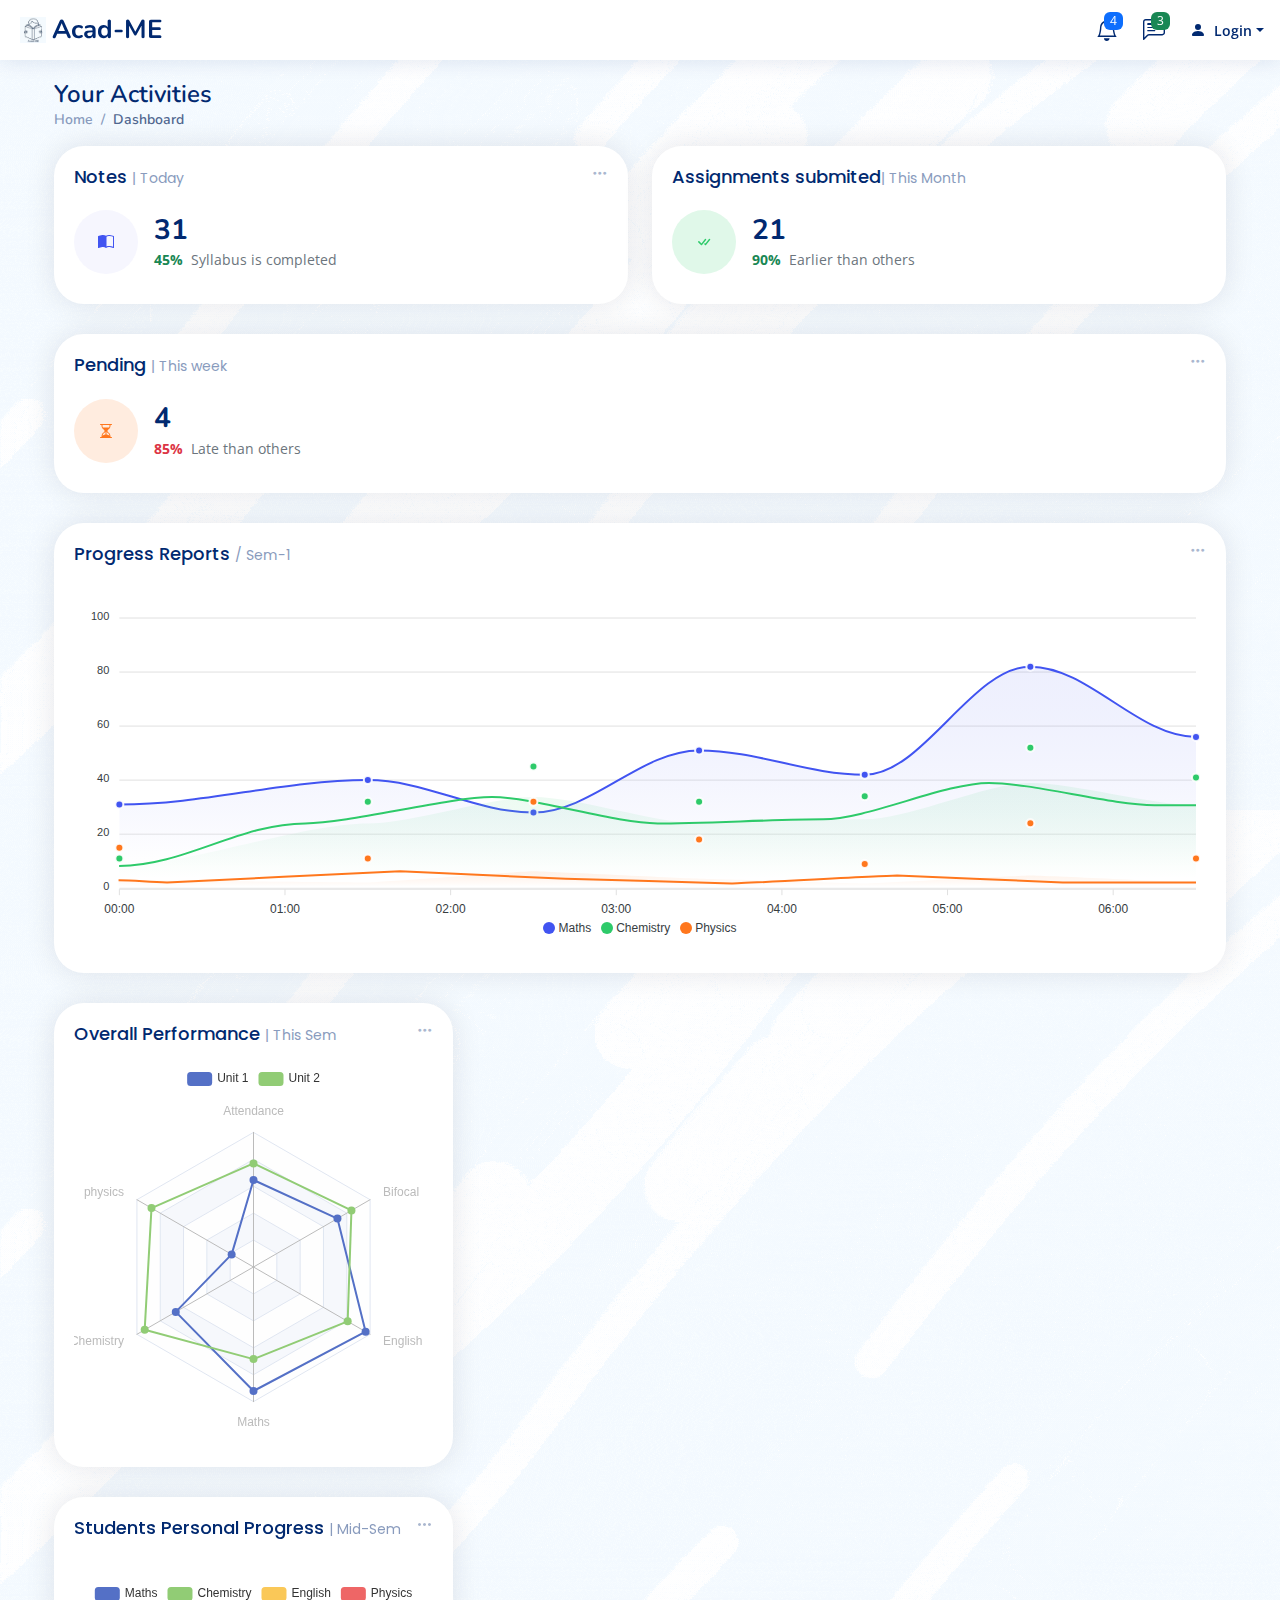
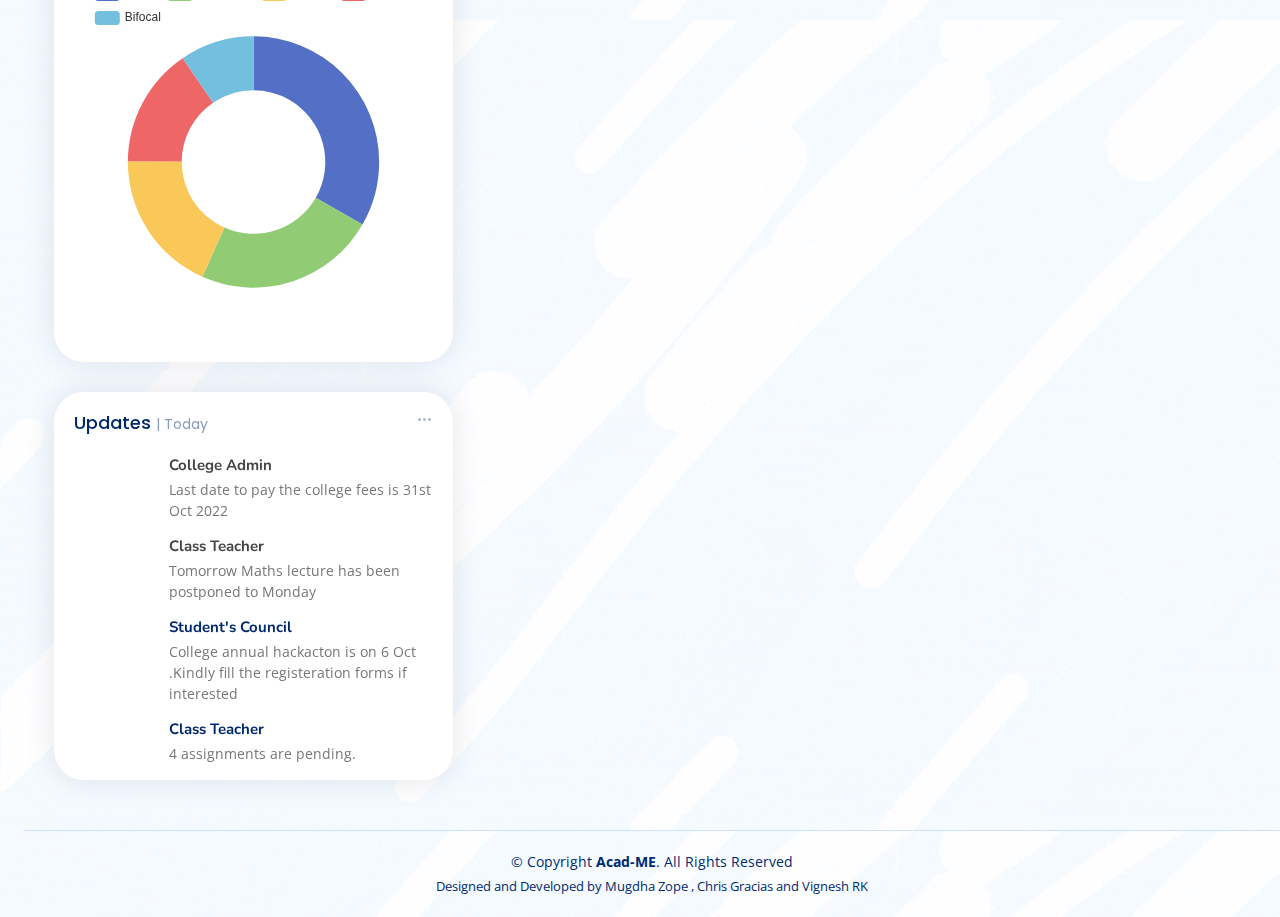
==== NiceAdmin/index.html @ ef739f5e "initial commit" ====
<!DOCTYPE html>
<html lang="en">

<head>
  <meta charset="utf-8">
  <meta content="width=device-width, initial-scale=1.0" name="viewport">

  <title>Dashboard </title>
  <meta content="" name="description">
  <meta content="" name="keywords">

  <!-- Favicons -->
  <link href="/FlexStart/ACAD-Me.png" rel="icon">
  <link href="assets/img/apple-touch-icon.png" rel="apple-touch-icon">

  <!-- Google Fonts -->
  <link href="https://fonts.gstatic.com" rel="preconnect">
  <link href="https://fonts.googleapis.com/css?family=Open+Sans:300,300i,400,400i,600,600i,700,700i|Nunito:300,300i,400,400i,600,600i,700,700i|Poppins:300,300i,400,400i,500,500i,600,600i,700,700i" rel="stylesheet">

  <!-- Vendor CSS Files -->
  <link href="assets/vendor/bootstrap/css/bootstrap.min.css" rel="stylesheet">
  <link href="assets/vendor/bootstrap-icons/bootstrap-icons.css" rel="stylesheet">
  <link href="assets/vendor/boxicons/css/boxicons.min.css" rel="stylesheet">
  <link href="assets/vendor/quill/quill.snow.css" rel="stylesheet">
  <link href="assets/vendor/quill/quill.bubble.css" rel="stylesheet">
  <link href="assets/vendor/remixicon/remixicon.css" rel="stylesheet">
  <link href="assets/vendor/simple-datatables/style.css" rel="stylesheet">

  <!-- Template Main CSS File -->
  <link href="assets/css/style.css" rel="stylesheet">

  <!-- =======================================================
  * Template Name: NiceAdmin - v2.4.0
  * Template URL: https://bootstrapmade.com/nice-admin-bootstrap-admin-html-template/
  * Author: BootstrapMade.com
  * License: https://bootstrapmade.com/license/
  ======================================================== -->
</head>

<body>

  <!-- ======= Header ======= -->
  <header id="header" class="header fixed-top d-flex align-items-center">

    <div class="d-flex align-items-center justify-content-between">
      <a href="index.html" class="logo d-flex align-items-center">
        <!-- <img src="assets/img/logo.png" alt=""> -->
         <img src="/FlexStart/ACAD-Me.png" alt=" ">
        <span class="d-none d-lg-block">Acad-ME</span>
      </a>
      <!-- <i class="bi bi-list toggle-sidebar-btn"></i> -->
    </div><!-- End Logo -->

    <div class="search-bar">
      <form class="search-form d-flex align-items-center" method="POST" action="#">
        <!-- <input type="text" name="query" placeholder="Search" title="Enter search keyword"> -->
        <!-- <button type="submit" title="Search"><i class="bi bi-search"></i></button> -->
      </form>
    </div><!-- End Search Bar -->

    <nav class="header-nav ms-auto">
      <ul class="d-flex align-items-center">

        <li class="nav-item d-block d-lg-none">
          <a class="nav-link nav-icon search-bar-toggle " href="#">
            <i class="bi bi-search"></i>
          </a>
        </li><!-- End Search Icon-->

        <li class="nav-item dropdown">

          <a class="nav-link nav-icon" href="#" data-bs-toggle="dropdown">
            <i class="bi bi-bell"></i>
            <span class="badge bg-primary badge-number">4</span>
          </a><!-- End Notification Icon -->

          <ul class="dropdown-menu dropdown-menu-end dropdown-menu-arrow notifications">
            <li class="dropdown-header">
              You have 4 new notifications
              <a href="#"><span class="badge rounded-pill bg-primary p-2 ms-2">View all</span></a>
            </li>
            <li>
              <hr class="dropdown-divider">
            </li>

            <li class="notification-item">
              <i class="bi bi-exclamation-circle text-warning"></i>
              <div>
                <h4>Deadline </h4>
                <p>Complete the work before the deadline</p>
                <p>30 min. ago</p>
              </div>
            </li>

            <li>
              <hr class="dropdown-divider">
            </li>

            <li class="notification-item"> 
              <i class="bi bi-x-circle text-danger"></i>
              <div>
                <h4>Rejected Work</h4>
                <p>Your work has been Rejected </p>
                <p>2 hrs. ago</p>
              </div>
            </li>

            <li>
              <hr class="dropdown-divider">
            </li>

            <li class="notification-item">
              <i class="bi bi-check-circle text-success"></i>
              <div>
                <h4>Assignments Submitted</h4>
                <p>Your work has been received </p>
                <p>2 hrs. ago</p>
              </div>
            </li>

            <li>
              <hr class="dropdown-divider">
            </li>

            <li class="notification-item">
              <i class="bi bi-info-circle text-primary"></i>
              <div>
                <h4>Information</h4>
                <p>Update your profile</p>
                <p>4 hrs. ago</p>
              </div>
            </li>

            <li>
              <hr class="dropdown-divider">
            </li>
            <li class="dropdown-footer">
              <a href="#">Show all notifications</a>
            </li>

          </ul><!-- End Notification Dropdown Items -->

        </li><!-- End Notification Nav -->

        <li class="nav-item dropdown">

          <a class="nav-link nav-icon" href="#" data-bs-toggle="dropdown">
            <i class="bi bi-chat-left-text"></i>
            <span class="badge bg-success badge-number">3</span>
          </a><!-- End Messages Icon -->

          <ul class="dropdown-menu dropdown-menu-end dropdown-menu-arrow messages">
            <li class="dropdown-header">
              You have 3 new messages
              <a href="#"><span class="badge rounded-pill bg-primary p-2 ms-2">View all</span></a>
            </li>
            <li>
              <hr class="dropdown-divider">
            </li>

            <li class="message-item">
              <a href="#">
                <!-- <img src="assets/img/messages-1.jpg" alt="" class="rounded-circle"> -->
                <svg xmlns="http://www.w3.org/2000/svg" width="16" height="16" fill="currentColor" class="bi bi-person-fill" viewBox="0 0 16 16">
                  <path d="M3 14s-1 0-1-1 1-4 6-4 6 3 6 4-1 1-1 1H3zm5-6a3 3 0 1 0 0-6 3 3 0 0 0 0 6z"/>
                </svg>
                <div>
                  <h4>Pradeep Sir</h4>
                  <p>Tomorrow's Maths tutorial has been cancelled</p>
                  <p>4 hrs. ago</p>
                </div>
              </a>
            </li>
            <li>
              <hr class="dropdown-divider">
            </li>

            <li class="message-item">
              <a href="#">
                <svg xmlns="http://www.w3.org/2000/svg" width="16" height="16" fill="currentColor" class="bi bi-person-fill" viewBox="0 0 16 16">
                  <path d="M3 14s-1 0-1-1 1-4 6-4 6 3 6 4-1 1-1 1H3zm5-6a3 3 0 1 0 0-6 3 3 0 0 0 0 6z"/>
                </svg>
                <!-- <img src="assets/img/messages-2.jpg" alt="" class="rounded-circle"> -->
                <div>
                  <h4>Heena Maam</h4>
                  <p>Your attendance is less than 75%</p>
                  <p>6 hrs. ago</p>
                </div>
              </a>
            </li>
            <li>
              <hr class="dropdown-divider">
            </li>

            <li class="message-item">
              <a href="#">
                <!-- <img src="assets/img/messages-3.jpg" alt="" class="rounded-circle"> -->
                <svg xmlns="http://www.w3.org/2000/svg" width="16" height="16" fill="currentColor" class="bi bi-person-fill" viewBox="0 0 16 16">
                  <path d="M3 14s-1 0-1-1 1-4 6-4 6 3 6 4-1 1-1 1H3zm5-6a3 3 0 1 0 0-6 3 3 0 0 0 0 6z"/>
                </svg>
                <div>
                  <h4>Joseph Sir</h4>
                  <p>Question bank will not be provided for English SEM END </p>
                  <p>8 hrs. ago</p>
                </div>
              </a>
            </li>
            <li>
              <hr class="dropdown-divider">
            </li>

            <li class="dropdown-footer">
              <a href="#">Show all messages</a>
            </li>

          </ul><!-- End Messages Dropdown Items -->

        </li><!-- End Messages Nav -->

        <li class="nav-item dropdown pe-3">

          <a class="nav-link nav-profile d-flex align-items-center pe-0" href="#" data-bs-toggle="dropdown">
            <svg xmlns="http://www.w3.org/2000/svg" width="16" height="16" fill="currentColor" class="bi bi-person-fill" viewBox="0 0 16 16">
              <path d="M3 14s-1 0-1-1 1-4 6-4 6 3 6 4-1 1-1 1H3zm5-6a3 3 0 1 0 0-6 3 3 0 0 0 0 6z"/>
            </svg>
           
            <span class="d-none d-md-block dropdown-toggle ps-2">Login</span>
          </a><!-- End Profile Iamge Icon -->

          <ul class="dropdown-menu dropdown-menu-end dropdown-menu-arrow profile">
            <li class="dropdown-header">
              <h6></h6>
              <span>Student</span>
            </li>
            <li>
              <hr class="dropdown-divider">
            </li>

            <li>
              <a class="dropdown-item d-flex align-items-center" href="users-profile.html">
                <i class="bi bi-person"></i>
                <span>My Profile</span>
              </a>
            </li>
            <li>
              <hr class="dropdown-divider">
            </li>

            <li>
              <a class="dropdown-item d-flex align-items-center" href="users-profile.html">
                <i class="bi bi-gear"></i>
                <span>Account Settings</span>
              </a>
            </li>
            <li>
              <hr class="dropdown-divider">
            </li>

            <li>
              <a class="dropdown-item d-flex align-items-center" href="/calca.html">
                <i class="bi bi-question-circle"></i>
                <span>Calender</span>
              </a>
            </li>
            <li>
              <hr class="dropdown-divider">
            </li>

            <li>
              <a class="dropdown-item d-flex align-items-center" href="#">
                <i class="bi bi-box-arrow-right"></i>
                <span>Sign Out</span>
              </a>
            </li>

          </ul><!-- End Profile Dropdown Items -->
        </li><!-- End Profile Nav -->

      </ul>
    </nav><!-- End Icons Navigation -->

  </header><!-- End Header -->

  <!-- ======= Sidebar ======= -->
  <!-- <aside id="sidebar" class="sidebar"> -->

    <!-- <ul class="sidebar-nav" id="sidebar-nav">

      <li class="nav-item">
        <a class="nav-link " href="index.html">
          <i class="bi bi-grid"></i>
          <span>Dashboard</span>
        </a> -->
      <!-- </li>  -->
      <!-- End Dashboard Nav -->

      <!-- <li class="nav-item">
        <a class="nav-link collapsed" data-bs-target="#components-nav" data-bs-toggle="collapse" href="#">
          <i class="bi bi-menu-button-wide"></i><span>Components</span><i class="bi bi-chevron-down ms-auto"></i>
        </a>
        <ul id="components-nav" class="nav-content collapse " data-bs-parent="#sidebar-nav">
          <li>
            <a href="components-alerts.html">
              <i class="bi bi-circle"></i><span>Alerts</span>
            </a>
          </li>
          <li>
            <a href="components-accordion.html">
              <i class="bi bi-circle"></i><span>Accordion</span>
            </a>
          </li>
          <li>
            <a href="components-badges.html">
              <i class="bi bi-circle"></i><span>Badges</span>
            </a>
          </li>
          <li>
            <a href="components-breadcrumbs.html">
              <i class="bi bi-circle"></i><span>Breadcrumbs</span>
            </a>
          </li>
          <li>
            <a href="components-buttons.html">
              <i class="bi bi-circle"></i><span>Buttons</span>
            </a>
          </li>
          <li>
            <a href="components-cards.html">
              <i class="bi bi-circle"></i><span>Cards</span>
            </a>
          </li>
          <li>
            <a href="components-carousel.html">
              <i class="bi bi-circle"></i><span>Carousel</span>
            </a>
          </li>
          <li>
            <a href="components-list-group.html">
              <i class="bi bi-circle"></i><span>List group</span>
            </a>
          </li>
          <li>
            <a href="components-modal.html">
              <i class="bi bi-circle"></i><span>Modal</span>
            </a>
          </li>
          <li>
            <a href="components-tabs.html">
              <i class="bi bi-circle"></i><span>Tabs</span>
            </a>
          </li>
          <li>
            <a href="components-pagination.html">
              <i class="bi bi-circle"></i><span>Pagination</span>
            </a>
          </li>
          <li>
            <a href="components-progress.html">
              <i class="bi bi-circle"></i><span>Progress</span>
            </a>
          </li>
          <li>
            <a href="components-spinners.html">
              <i class="bi bi-circle"></i><span>Spinners</span>
            </a>
          </li>
          <li>
            <a href="components-tooltips.html">
              <i class="bi bi-circle"></i><span>Tooltips</span>
            </a>
          </li>
        </ul>
      </li>End Components Nav -->

      <!-- <li class="nav-item">
        <a class="nav-link collapsed" data-bs-target="#forms-nav" data-bs-toggle="collapse" href="#">
          <i class="bi bi-journal-text"></i><span>Forms</span><i class="bi bi-chevron-down ms-auto"></i>
        </a>
        <ul id="forms-nav" class="nav-content collapse " data-bs-parent="#sidebar-nav">
          <li>
            <a href="forms-elements.html">
              <i class="bi bi-circle"></i><span>Form Elements</span>
            </a>
          </li>
          <li>
            <a href="forms-layouts.html">
              <i class="bi bi-circle"></i><span>Form Layouts</span>
            </a>
          </li>
          <li>
            <a href="forms-editors.html">
              <i class="bi bi-circle"></i><span>Form Editors</span>
            </a>
          </li>
          <li>
            <a href="forms-validation.html">
              <i class="bi bi-circle"></i><span>Form Validation</span>
            </a>
          </li>
        </ul>
      </li>End Forms Nav -->

      <!-- <li class="nav-item">
        <a class="nav-link collapsed" data-bs-target="#tables-nav" data-bs-toggle="collapse" href="#">
          <i class="bi bi-layout-text-window-reverse"></i><span>Tables</span><i class="bi bi-chevron-down ms-auto"></i>
        </a>
        <ul id="tables-nav" class="nav-content collapse " data-bs-parent="#sidebar-nav">
          <li>
            <a href="tables-general.html">
              <i class="bi bi-circle"></i><span>General Tables</span>
            </a>
          </li>
          <li>
            <a href="tables-data.html">
              <i class="bi bi-circle"></i><span>Data Tables</span>
            </a>
          </li>
        </ul>
      </li>End Tables Nav -->

      <!-- <li class="nav-item">
        <a class="nav-link collapsed" data-bs-target="#charts-nav" data-bs-toggle="collapse" href="#">
          <i class="bi bi-bar-chart"></i><span>Charts</span><i class="bi bi-chevron-down ms-auto"></i>
        </a>
        <ul id="charts-nav" class="nav-content collapse " data-bs-parent="#sidebar-nav">
          <li>
            <a href="charts-chartjs.html">
              <i class="bi bi-circle"></i><span>Chart.js</span>
            </a>
          </li>
          <li>
            <a href="charts-apexcharts.html">
              <i class="bi bi-circle"></i><span>ApexCharts</span>
            </a>
          </li>
          <li>
            <a href="charts-echarts.html">
              <i class="bi bi-circle"></i><span>ECharts</span>
            </a>
          </li>
        </ul>
      </li>End Charts Nav -->

      <!-- <li class="nav-item">
        <a class="nav-link collapsed" data-bs-target="#icons-nav" data-bs-toggle="collapse" href="#">
          <i class="bi bi-gem"></i><span>Icons</span><i class="bi bi-chevron-down ms-auto"></i>
        </a>
        <ul id="icons-nav" class="nav-content collapse " data-bs-parent="#sidebar-nav">
          <li>
            <a href="icons-bootstrap.html">
              <i class="bi bi-circle"></i><span>Bootstrap Icons</span>
            </a>
          </li>
          <li>
            <a href="icons-remix.html">
              <i class="bi bi-circle"></i><span>Remix Icons</span>
            </a>
          </li>
          <li>
            <a href="icons-boxicons.html">
              <i class="bi bi-circle"></i><span>Boxicons</span>
            </a>
          </li>
        </ul>
      </li>End Icons Nav -->

      <!-- <li class="nav-heading">Pages</li>

      <li class="nav-item">
        <a class="nav-link collapsed" href="users-profile.html">
          <i class="bi bi-person"></i>
          <span>Profile</span> -->
        <!-- </a>
      </li>End Profile Page Nav -->

      <!-- <li class="nav-item">
        <a class="nav-link collapsed" href="pages-faq.html">
          <i class="bi bi-question-circle"></i>
          <span>F.A.Q</span>
        </a>
      </li>End F.A.Q Page Nav -->

      <!-- <li class="nav-item">
        <a class="nav-link collapsed" href="pages-contact.html">
          <i class="bi bi-envelope"></i>
          <span>Contact</span>
        </a>
      </li> End Contact Page Nav -->

      <!-- <li class="nav-item"> --> 
        <!-- <a class="nav-link collapsed" href="pages-register.html">
          <i class="bi bi-card-list"></i>
          <span>Register</span>
        </a>
      </li>End Register Page Nav -->
<!-- 
      <li class="nav-item">
        <a class="nav-link collapsed" href="pages-login.html">
          <i class="bi bi-box-arrow-in-right"></i>
          <span>Login</span>
        </a>
      </li>End Login Page Nav -->

      <!-- <li class="nav-item">
        <a class="nav-link collapsed" href="pages-error-404.html">
          <i class="bi bi-dash-circle"></i>
          <span>Error 404</span>
        </a>
      </li>End Error 404 Page Nav -->

      <!-- <li class="nav-item">
        <a class="nav-link collapsed" href="pages-blank.html">
          <i class="bi bi-file-earmark"></i>
          <span>Blank</span>
        </a>
      </li>End Blank Page Nav -->
<!-- 
    </ul>

  </aside>End Sidebar -->

  <main id="main" class="main">

    <div class="pagetitle">
      <h1>Your Activities</h1>
      <nav>
        <ol class="breadcrumb">
          <li class="breadcrumb-item"><a href="index.html">Home</a></li>
          <li class="breadcrumb-item active">Dashboard</li>
        </ol>
      </nav>
    </div><!-- End Page Title -->

    <section class="section dashboard">
      <div class="row" style="width:150%">

        <!-- Left side columns -->
        <div class="col-lg-8">
          <div class="row">

            <!-- Sales Card -->
            <div class="col-xxl-4 col-md-6">
              <div class="card info-card sales-card">

                <div class="filter">
                  <a class="icon" href="#" data-bs-toggle="dropdown"><i class="bi bi-three-dots"></i></a>
                  <ul class="dropdown-menu dropdown-menu-end dropdown-menu-arrow">
                    <li class="dropdown-header text-start">
                      <h6>Filter</h6>
                    </li>

                    <li><a class="dropdown-item" href="#">Today</a></li>
                    <li><a class="dropdown-item" href="#">This Month</a></li>
                    <li><a class="dropdown-item" href="#">This Year</a></li>
                  </ul>
                </div>

                <div class="card-body">
                  <h5 class="card-title">Notes <span>| Today</span></h5>

                  <div class="d-flex align-items-center">
                    <div class="card-icon rounded-circle d-flex align-items-center justify-content-center">
                      <svg xmlns="http://www.w3.org/2000/svg" width="16" height="16" fill="currentColor" class="bi bi-book-half" viewBox="0 0 16 16">
                        <path d="M8.5 2.687c.654-.689 1.782-.886 3.112-.752 1.234.124 2.503.523 3.388.893v9.923c-.918-.35-2.107-.692-3.287-.81-1.094-.111-2.278-.039-3.213.492V2.687zM8 1.783C7.015.936 5.587.81 4.287.94c-1.514.153-3.042.672-3.994 1.105A.5.5 0 0 0 0 2.5v11a.5.5 0 0 0 .707.455c.882-.4 2.303-.881 3.68-1.02 1.409-.142 2.59.087 3.223.877a.5.5 0 0 0 .78 0c.633-.79 1.814-1.019 3.222-.877 1.378.139 2.8.62 3.681 1.02A.5.5 0 0 0 16 13.5v-11a.5.5 0 0 0-.293-.455c-.952-.433-2.48-.952-3.994-1.105C10.413.809 8.985.936 8 1.783z"/>
                      </svg>
                    </div>
                    <div class="ps-3">
                      <h6>31</h6>
                      <span class="text-success small pt-1 fw-bold">45%</span> <span class="text-muted small pt-2 ps-1">Syllabus is completed</span>

                    </div>
                  </div>
                </div>

              </div>
            </div><!-- End Sales Card -->

            <!-- Revenue Card -->
            <div class="col-xxl-4 col-md-6">
              <div class="card info-card revenue-card">

                <div class="filter">
                  <!-- <a class="icon" href="#" data-bs-toggle="dropdown"><i class="bi bi-three-dots"></i></a> -->
                  <ul class="dropdown-menu dropdown-menu-end dropdown-menu-arrow">
                    <li class="dropdown-header text-start">
                      <h6>Filter</h6>
                    </li>

                    <li><a class="dropdown-item" href="#">Today</a></li>
                    <li><a class="dropdown-item" href="#">This Month</a></li>
                    <li><a class="dropdown-item" href="#">This Year</a></li>
                  </ul>
                </div>

                <div class="card-body">
                  <h5 class="card-title">Assignments submited<span>| This Month</span></h5>

                  <div class="d-flex align-items-center">
                    <div class="card-icon rounded-circle d-flex align-items-center justify-content-center">
                     
                      <svg xmlns="http://www.w3.org/2000/svg" width="16" height="16" fill="currentColor" class="bi bi-check-all" viewBox="0 0 16 16">
                        <path d="M8.97 4.97a.75.75 0 0 1 1.07 1.05l-3.99 4.99a.75.75 0 0 1-1.08.02L2.324 8.384a.75.75 0 1 1 1.06-1.06l2.094 2.093L8.95 4.992a.252.252 0 0 1 .02-.022zm-.92 5.14.92.92a.75.75 0 0 0 1.079-.02l3.992-4.99a.75.75 0 1 0-1.091-1.028L9.477 9.417l-.485-.486-.943 1.179z"/>
                      </svg>

                    </div>
                    <div class="ps-3">
                      <h6>21 </h6>
                      <span class="text-success small pt-1 fw-bold">90%</span> <span class="text-muted small pt-2 ps-1">Earlier than others</span>

                    </div>
                  </div>
                </div>

              </div>
            </div><!-- End Revenue Card -->

            <!-- Customers Card -->
            <div class="col-xxl-4 col-xl-12">

              <div class="card info-card customers-card">

                <div class="filter">
                  <a class="icon" href="#" data-bs-toggle="dropdown"><i class="bi bi-three-dots"></i></a>
                  <ul class="dropdown-menu dropdown-menu-end dropdown-menu-arrow">
                    <li class="dropdown-header text-start">
                      <h6>Filter</h6>
                    </li>

                    <li><a class="dropdown-item" href="#">Today</a></li>
                    <li><a class="dropdown-item" href="#">This Month</a></li>
                    <li><a class="dropdown-item" href="#">This Year</a></li>
                  </ul>
                </div>

                <div class="card-body">
                  <h5 class="card-title">Pending <span>| This week</span></h5>

                  <div class="d-flex align-items-center">
                    <div class="card-icon rounded-circle d-flex align-items-center justify-content-center">
                      <svg xmlns="http://www.w3.org/2000/svg" width="16" height="16" fill="currentColor" class="bi bi-hourglass-split" viewBox="0 0 16 16">
                        <path d="M2.5 15a.5.5 0 1 1 0-1h1v-1a4.5 4.5 0 0 1 2.557-4.06c.29-.139.443-.377.443-.59v-.7c0-.213-.154-.451-.443-.59A4.5 4.5 0 0 1 3.5 3V2h-1a.5.5 0 0 1 0-1h11a.5.5 0 0 1 0 1h-1v1a4.5 4.5 0 0 1-2.557 4.06c-.29.139-.443.377-.443.59v.7c0 .213.154.451.443.59A4.5 4.5 0 0 1 12.5 13v1h1a.5.5 0 0 1 0 1h-11zm2-13v1c0 .537.12 1.045.337 1.5h6.326c.216-.455.337-.963.337-1.5V2h-7zm3 6.35c0 .701-.478 1.236-1.011 1.492A3.5 3.5 0 0 0 4.5 13s.866-1.299 3-1.48V8.35zm1 0v3.17c2.134.181 3 1.48 3 1.48a3.5 3.5 0 0 0-1.989-3.158C8.978 9.586 8.5 9.052 8.5 8.351z"/>
                      </svg>
                     
                    </div>
                    <div class="ps-3">
                      <h6>4</h6>
                      <span class="text-danger small pt-1 fw-bold">85%</span> <span class="text-muted small pt-2 ps-1">Late than others</span>

                    </div>
                  </div>

                </div>
              </div>

            </div><!-- End Customers Card -->

            <!-- Reports -->
            <div class="col-12">
              <div class="card">

                <div class="filter">
                  <a class="icon" href="#" data-bs-toggle="dropdown"><i class="bi bi-three-dots"></i></a>
                  <ul class="dropdown-menu dropdown-menu-end dropdown-menu-arrow">
                    <li class="dropdown-header text-start">
                      <h6>Filter</h6>
                    </li>

                    <li><a class="dropdown-item" href="#">Today</a></li>
                    <li><a class="dropdown-item" href="#">This Month</a></li>
                    <li><a class="dropdown-item" href="#">This Year</a></li>
                  </ul>
                </div>

                <div class="card-body">
                  <h5 class="card-title"> Progress Reports <span>/ Sem-1</span></h5>

                  <!-- Line Chart -->
                  <div id="reportsChart"></div>

                  <script>
                    document.addEventListener("DOMContentLoaded", () => {
                      new ApexCharts(document.querySelector("#reportsChart"), {
                        series: [{
                          name: 'Maths',
                          data: [31, 40, 28, 51, 42, 82, 56],
                        }, {
                          name: 'Chemistry',
                          data: [11, 32, 45, 32, 34, 52, 41]
                        }, {
                          name: 'Physics',
                          data: [15, 11, 32, 18, 9, 24, 11]
                        }],
                        chart: {
                          height: 350,
                          type: 'area',
                          toolbar: {
                            show: false
                          },
                        },
                        markers: {
                          size: 4
                        },
                        colors: ['#4154f1', '#2eca6a', '#ff771d'],
                        fill: {
                          type: "gradient",
                          gradient: {
                            shadeIntensity: 1,
                            opacityFrom: 0.3,
                            opacityTo: 0.4,
                            stops: [0, 90, 100]
                          }
                        },
                        dataLabels: {
                          enabled: false
                        },
                        stroke: {
                          curve: 'smooth',
                          width: 2
                        },
                        xaxis: {
                          type: 'datetime',
                          categories: ["2018-09-19T00:00:00.000Z", "2018-09-19T01:30:00.000Z", "2018-09-19T02:30:00.000Z", "2018-09-19T03:30:00.000Z", "2018-09-19T04:30:00.000Z", "2018-09-19T05:30:00.000Z", "2018-09-19T06:30:00.000Z"]
                        },
                        tooltip: {
                          x: {
                            format: 'dd/MM/yy HH:mm'
                          },
                        }
                      }).render();
                    });
                  </script>
                  <!-- End Line Chart -->

                </div>

              </div>
            </div><!-- End Reports -->

            <!-- Recent Sales -->
            <!-- <div class="col-12">
              <div class="card recent-sales overflow-auto">

                <div class="filter">
                  <a class="icon" href="#" data-bs-toggle="dropdown"><i class="bi bi-three-dots"></i></a>
                  <ul class="dropdown-menu dropdown-menu-end dropdown-menu-arrow">
                    <li class="dropdown-header text-start">
                      <h6>Filter</h6>
                    </li>

                    <li><a class="dropdown-item" href="#">Today</a></li>
                    <li><a class="dropdown-item" href="#">This Month</a></li>
                    <li><a class="dropdown-item" href="#">This Year</a></li>
                  </ul>
                </div> -->

                <!-- <div class="card-body">
                  <h5 class="card-title">Recent Sales <span>| Today</span></h5>

                  <table class="table table-borderless datatable">
                    <thead>
                      <tr>
                        <th scope="col">#</th>
                        <th scope="col">Customer</th>
                        <th scope="col">Product</th>
                        <th scope="col">Price</th>
                        <th scope="col">Status</th>
                      </tr>
                    </thead>
                    <tbody>
                      <tr>
                        <th scope="row"><a href="#">#2457</a></th>
                        <td>Brandon Jacob</td>
                        <td><a href="#" class="text-primary">At praesentium minu</a></td>
                        <td>$64</td>
                        <td><span class="badge bg-success">Approved</span></td>
                      </tr>
                      <tr> -->
                        <!-- <th scope="row"><a href="#">#2147</a></th>
                        <td>Bridie Kessler</td>
                        <td><a href="#" class="text-primary">Blanditiis dolor omnis similique</a></td>
                        <td>$47</td>
                        <td><span class="badge bg-warning">Pending</span></td>
                      </tr>
                      <tr>
                        <th scope="row"><a href="#">#2049</a></th>
                        <td>Ashleigh Langosh</td>
                        <td><a href="#" class="text-primary">At recusandae consectetur</a></td>
                        <td>$147</td>
                        <td><span class="badge bg-success">Approved</span></td>
                      </tr>
                      <tr>
                        <th scope="row"><a href="#">#2644</a></th>
                        <td>Angus Grady</td>
                        <td><a href="#" class="text-primar">Ut voluptatem id earum et</a></td>
                        <td>$67</td>
                        <td><span class="badge bg-danger">Rejected</span></td>
                      </tr>
                      <tr>
                        <th scope="row"><a href="#">#2644</a></th>
                        <td>Raheem Lehner</td>
                        <td><a href="#" class="text-primary">Sunt similique distinctio</a></td>
                        <td>$165</td> -->
                        <!-- <td><span class="badge bg-success">Approved</span></td>
                      </tr>
                    </tbody>
                  </table> -->

                </div>

              </div>
            </div><!-- End Recent Sales -->

        <!-- Top Selling -->
            <!-- <div class="col-12">
              <div class="card top-selling overflow-auto">

                <div class="filter">
                  <a class="icon" href="#" data-bs-toggle="dropdown"><i class="bi bi-three-dots"></i></a>
                  <ul class="dropdown-menu dropdown-menu-end dropdown-menu-arrow">
                    <li class="dropdown-header text-start">
                      <h6>Filter</h6>
                    </li>

                    <li><a class="dropdown-item" href="#">Today</a></li>
                    <li><a class="dropdown-item" href="#">This Month</a></li>
                    <li><a class="dropdown-item" href="#">This Year</a></li>
                  </ul>
                </div>

                <div class="card-body pb-0">
                  <h5 class="card-title">Top Selling <span>| Today</span></h5>

                  <table class="table table-borderless">
                    <thead>
                      <tr>
                        <th scope="col">Preview</th>
                        <th scope="col">Product</th>
                        <th scope="col">Price</th>
                        <th scope="col">Sold</th>
                        <th scope="col">Revenue</th>
                      </tr>
                    </thead>
                    <tbody>
                      <tr>
                        <th scope="row"><a href="#"><img src="assets/img/product-1.jpg" alt=""></a></th>
                        <td><a href="#" class="text-primary fw-bold">Ut inventore ipsa voluptas nulla</a></td>
                        <td>$64</td>
                        <td class="fw-bold">124</td>
                        <td>$5,828</td>
                      </tr>
                      <tr>
                        <th scope="row"><a href="#"><img src="assets/img/product-2.jpg" alt=""></a></th>
                        <td><a href="#" class="text-primary fw-bold">Exercitationem similique doloremque</a></td>
                        <td>$46</td>
                        <td class="fw-bold">98</td>
                        <td>$4,508</td>
                      </tr>
                      <tr>
                        <th scope="row"><a href="#"><img src="assets/img/product-3.jpg" alt=""></a></th>
                        <td><a href="#" class="text-primary fw-bold">Doloribus nisi exercitationem</a></td>
                        <td>$59</td>
                        <td class="fw-bold">74</td>
                        <td>$4,366</td>
                      </tr>
                      <tr>
                        <th scope="row"><a href="#"><img src="assets/img/product-4.jpg" alt=""></a></th>
                        <td><a href="#" class="text-primary fw-bold">Officiis quaerat sint rerum error</a></td>
                        <td>$32</td>
                        <td class="fw-bold">63</td>
                        <td>$2,016</td>
                      </tr>
                      <tr>
                        <th scope="row"><a href="#"><img src="assets/img/product-5.jpg" alt=""></a></th>
                        <td><a href="#" class="text-primary fw-bold">Sit unde debitis delectus repellendus</a></td>
                        <td>$79</td>
                        <td class="fw-bold">41</td>
                        <td>$3,239</td>
                      </tr>
                    </tbody>
                  </table>

                </div>

              </div>
            </div>End Top Selling -->

          </div>
        </div><!-- End Left side columns -->

        <!-- Right side columns -->
        <div class="col-lg-4">

          <!-- Recent Activity -->
          <!-- <div class="card">
            <div class="filter">
              <a class="icon" href="#" data-bs-toggle="dropdown"><i class="bi bi-three-dots"></i></a>
              <ul class="dropdown-menu dropdown-menu-end dropdown-menu-arrow">
                <li class="dropdown-header text-start">
                  <h6>Filter</h6>
                </li>

                <li><a class="dropdown-item" href="#">Today</a></li>
                <li><a class="dropdown-item" href="#">This Month</a></li>
                <li><a class="dropdown-item" href="#">This Year</a></li>
              </ul>
            </div>

            <div class="card-body"> -->
              <!-- <h5 class="card-title">Recent Activity <span>| Today</span></h5>

              <div class="activity">

                <div class="activity-item d-flex">
                  <div class="activite-label">32 min</div>
                  <i class='bi bi-circle-fill activity-badge text-success align-self-start'></i>
                  <div class="activity-content">
                    Quia quae rerum <a href="#" class="fw-bold text-dark">explicabo officiis</a> beatae
                  </div> -->
                <!-- </div>End activity item -->

                <!-- <div class="activity-item d-flex">
                  <div class="activite-label">56 min</div>
                  <i class='bi bi-circle-fill activity-badge text-danger align-self-start'></i>
                  <div class="activity-content">
                    Voluptatem blanditiis blanditiis eveniet
                  </div> -->
                <!-- </div>End activity item -->

                <!-- <div class="activity-item d-flex">
                  <div class="activite-label">2 hrs</div>
                  <i class='bi bi-circle-fill activity-badge text-primary align-self-start'></i>
                  <div class="activity-content">
                    Voluptates corrupti molestias voluptatem
                  </div> -->
                <!-- </div>End activity item -->

                <!-- <div class="activity-item d-flex">
                  <div class="activite-label">1 day</div>
                  <i class='bi bi-circle-fill activity-badge text-info align-self-start'></i>
                  <div class="activity-content">
                    Tempore autem saepe <a href="#" class="fw-bold text-dark">occaecati voluptatem</a> tempore
                  </div> -->
                <!-- </div>End activity item -->

                <!-- <div class="activity-item d-flex">
                  <div class="activite-label">2 days</div>
                  <i class='bi bi-circle-fill activity-badge text-warning align-self-start'></i>
                  <div class="activity-content">
                    Est sit eum reiciendis exercitationem
                  </div> -->
                <!-- </div>End activity item -->

                <!-- <div class="activity-item d-flex">
                  <div class="activite-label">4 weeks</div>
                  <i class='bi bi-circle-fill activity-badge text-muted align-self-start'></i>
                  <div class="activity-content">
                    Dicta dolorem harum nulla eius. Ut quidem quidem sit quas
                  </div> -->
                <!-- </div>End activity item -->

              <!-- </div>

            </div> -->
          <!-- </div>End Recent Activity -->

          <!-- Budget Report -->
          <div class="card">
            <div class="filter">
              <a class="icon" href="#" data-bs-toggle="dropdown"><i class="bi bi-three-dots"></i></a>
              <ul class="dropdown-menu dropdown-menu-end dropdown-menu-arrow">
                <li class="dropdown-header text-start">
                  <h6>Filter</h6>
                </li>

                <li><a class="dropdown-item" href="#">Today</a></li>
                <li><a class="dropdown-item" href="#">This Month</a></li>
                <li><a class="dropdown-item" href="#">This Year</a></li>
              </ul>
            </div>

            <div class="card-body pb-0">
              <h5 class="card-title">Overall Performance <span>| This Sem</span></h5>

              <div id="budgetChart" style="min-height: 400px;" class="echart"></div>

              <script>
                document.addEventListener("DOMContentLoaded", () => {
                  var budgetChart = echarts.init(document.querySelector("#budgetChart")).setOption({
                    legend: {
                      // data: ['Allocated Budget', 'Actual Spending']
                    },
                    radar: {
                      // shape: 'circle',
                      indicator: [{
                          name: 'Attendance',
                          max: 6500
                        },
                        {
                          name: 'physics',
                          max: 16000
                        },
                        {
                          name: 'Chemistry',
                          max: 30000
                        },
                        {
                          name: 'Maths',
                          max: 38000
                        },
                        {
                          name: 'English',
                          max: 52000
                        },
                        {
                          name: 'Bifocal',
                          max: 25000
                        }
                      ]
                    },
                    series: [{
                      name: 'Budget vs spending',
                      type: 'radar',
                      data: [{
                          value: [4200, 3000, 20000, 35000, 50000, 18000],
                          name: 'Unit 1'
                        },
                        {
                          value: [5000, 14000, 28000, 26000, 42000, 21000],
                          name: 'Unit 2'
                        }
                      ]
                    }]
                  });
                });
              </script>

            </div>
          </div><!-- End Budget Report -->

          <!-- Website Traffic -->
          <div class="card">
            <div class="filter">
              <a class="icon" href="#" data-bs-toggle="dropdown"><i class="bi bi-three-dots"></i></a>
              <ul class="dropdown-menu dropdown-menu-end dropdown-menu-arrow">
                <li class="dropdown-header text-start">
                  <h6>Filter</h6>
                </li>

                <li><a class="dropdown-item" href="#">Today</a></li>
                <li><a class="dropdown-item" href="#">This Month</a></li>
                <li><a class="dropdown-item" href="#">This Year</a></li>
              </ul>
            </div>

            <div class="card-body pb-0">
              <h5 class="card-title">Students Personal Progress <span>| Mid-Sem</span></h5>

              <div id="trafficChart" style="min-height: 400px;" class="echart"></div>

              <script>
                document.addEventListener("DOMContentLoaded", () => {
                  echarts.init(document.querySelector("#trafficChart")).setOption({
                    tooltip: {
                      trigger: 'item'
                    },
                    legend: {
                      top: '5%',
                      left: 'center'
                    },
                    series: [{
                      name: 'Access From',
                      type: 'pie',
                      radius: ['40%', '70%'],
                      avoidLabelOverlap: false,
                      label: {
                        show: false,
                        position: 'center'
                      },
                      emphasis: {
                        label: {
                          show: true,
                          fontSize: '18',
                          fontWeight: 'bold'
                        }
                      },
                      labelLine: {
                        show: false
                      },
                      data: [{
                          value: 1048,
                          name: 'Maths'
                        },
                        {
                          value: 735,
                          name: 'Chemistry'
                        },
                        {
                          value: 580,
                          name: 'English'
                        },
                        {
                          value: 484,
                          name: 'Physics'
                        },
                        {
                          value: 300,
                          name: 'Bifocal'
                        }
                      ]
                    }]
                  });
                });
              </script>

            </div>
          </div><!-- End Website Traffic -->

          <!--Updates  -->
          <div class="card">
            <div class="filter">
              <a class="icon" href="#" data-bs-toggle="dropdown"><i class="bi bi-three-dots"></i></a>
              <ul class="dropdown-menu dropdown-menu-end dropdown-menu-arrow">
                <li class="dropdown-header text-start">
                  <h6>Filter</h6>
                </li>

                <li><a class="dropdown-item" href="#">Today</a></li>
                <li><a class="dropdown-item" href="#">This Month</a></li>
                <li><a class="dropdown-item" href="#">This Year</a></li>
              </ul>
            </div>

            <div class="card-body pb-0">
              <h5 class="card-title"> Updates <span>| Today</span></h5>

              <div class="news">
                <div class="post-item clearfix">
                  <!-- <img src="assets/img/news-1.jpg" alt=""> -->
                  <h4><a href="#"></a>College Admin</h4>
                  <p>Last date to pay the college fees is 31st Oct 2022</p>
                </div>

                <div class="post-item clearfix">
                  <!-- <img src="assets/img/news-2.jpg" alt=""> -->
                  <h4><a href="#"></a> Class Teacher</h4>
                  <p>Tomorrow Maths lecture has been postponed to Monday</p>
                </div>

                <div class="post-item clearfix">
                  <!-- <img src="assets/img/news-3.jpg" alt=""> -->
                  <h4><a href="#">Student's Council</a></h4>
                <p>College annual hackacton is on 6 Oct .Kindly fill the registeration forms if interested </p>
                </div>

                <div class="post-item clearfix">
                  <!-- <img src="assets/img/news-4.jpg" alt=""> -->
                  <h4><a href="#">Class Teacher</a></h4>
                  <p>4 assignments are pending.</p>
                </div>

                <!-- <div class="post-item clearfix">
                  <img src="assets/img/news-5.jpg" alt="">
                  <h4><a href="#"></a></h4>
                  <p>Odit ut eveniet modi reiciendis. Atque cupiditate libero beatae dignissimos eius...</p>
                </div> -->

              </div><!-- End sidebar recent posts-->

            </div>
          </div><!-- End News & Updates -->

        </div><!-- End Right side columns -->

      </div>
    </section>

  </main><!-- End #main -->

  <!-- ======= Footer ======= -->
  <footer id="footer" class="footer">
    <div class="copyright">
      &copy; Copyright <strong><span>Acad-ME</span></strong>. All Rights Reserved
    </div>
    <div class="credits">
      <!-- All the links in the footer should remain intact. -->
      <!-- You can delete the links only if you purchased the pro version. -->
      <!-- Licensing information: https://bootstrapmade.com/license/ -->
      <!-- Purchase the pro version with working PHP/AJAX contact form: https://bootstrapmade.com/nice-admin-bootstrap-admin-html-template/ -->
      Designed and Developed by <a>Mugdha Zope , Chris Gracias and Vignesh RK</a>
    </div>
  </footer><!-- End Footer -->

  <a href="#" class="back-to-top d-flex align-items-center justify-content-center"><i class="bi bi-arrow-up-short"></i></a>

  <!-- Vendor JS Files -->
  <script src="assets/vendor/apexcharts/apexcharts.min.js"></script>
  <script src="assets/vendor/bootstrap/js/bootstrap.bundle.min.js"></script>
  <script src="assets/vendor/chart.js/chart.min.js"></script>
  <script src="assets/vendor/echarts/echarts.min.js"></script>
  <script src="assets/vendor/quill/quill.min.js"></script>
  <script src="assets/vendor/simple-datatables/simple-datatables.js"></script>
  <script src="assets/vendor/tinymce/tinymce.min.js"></script>
  <script src="assets/vendor/php-email-form/validate.js"></script>

  <!-- Template Main JS File -->
  <script src="assets/js/main.js"></script>

</body>

</html>
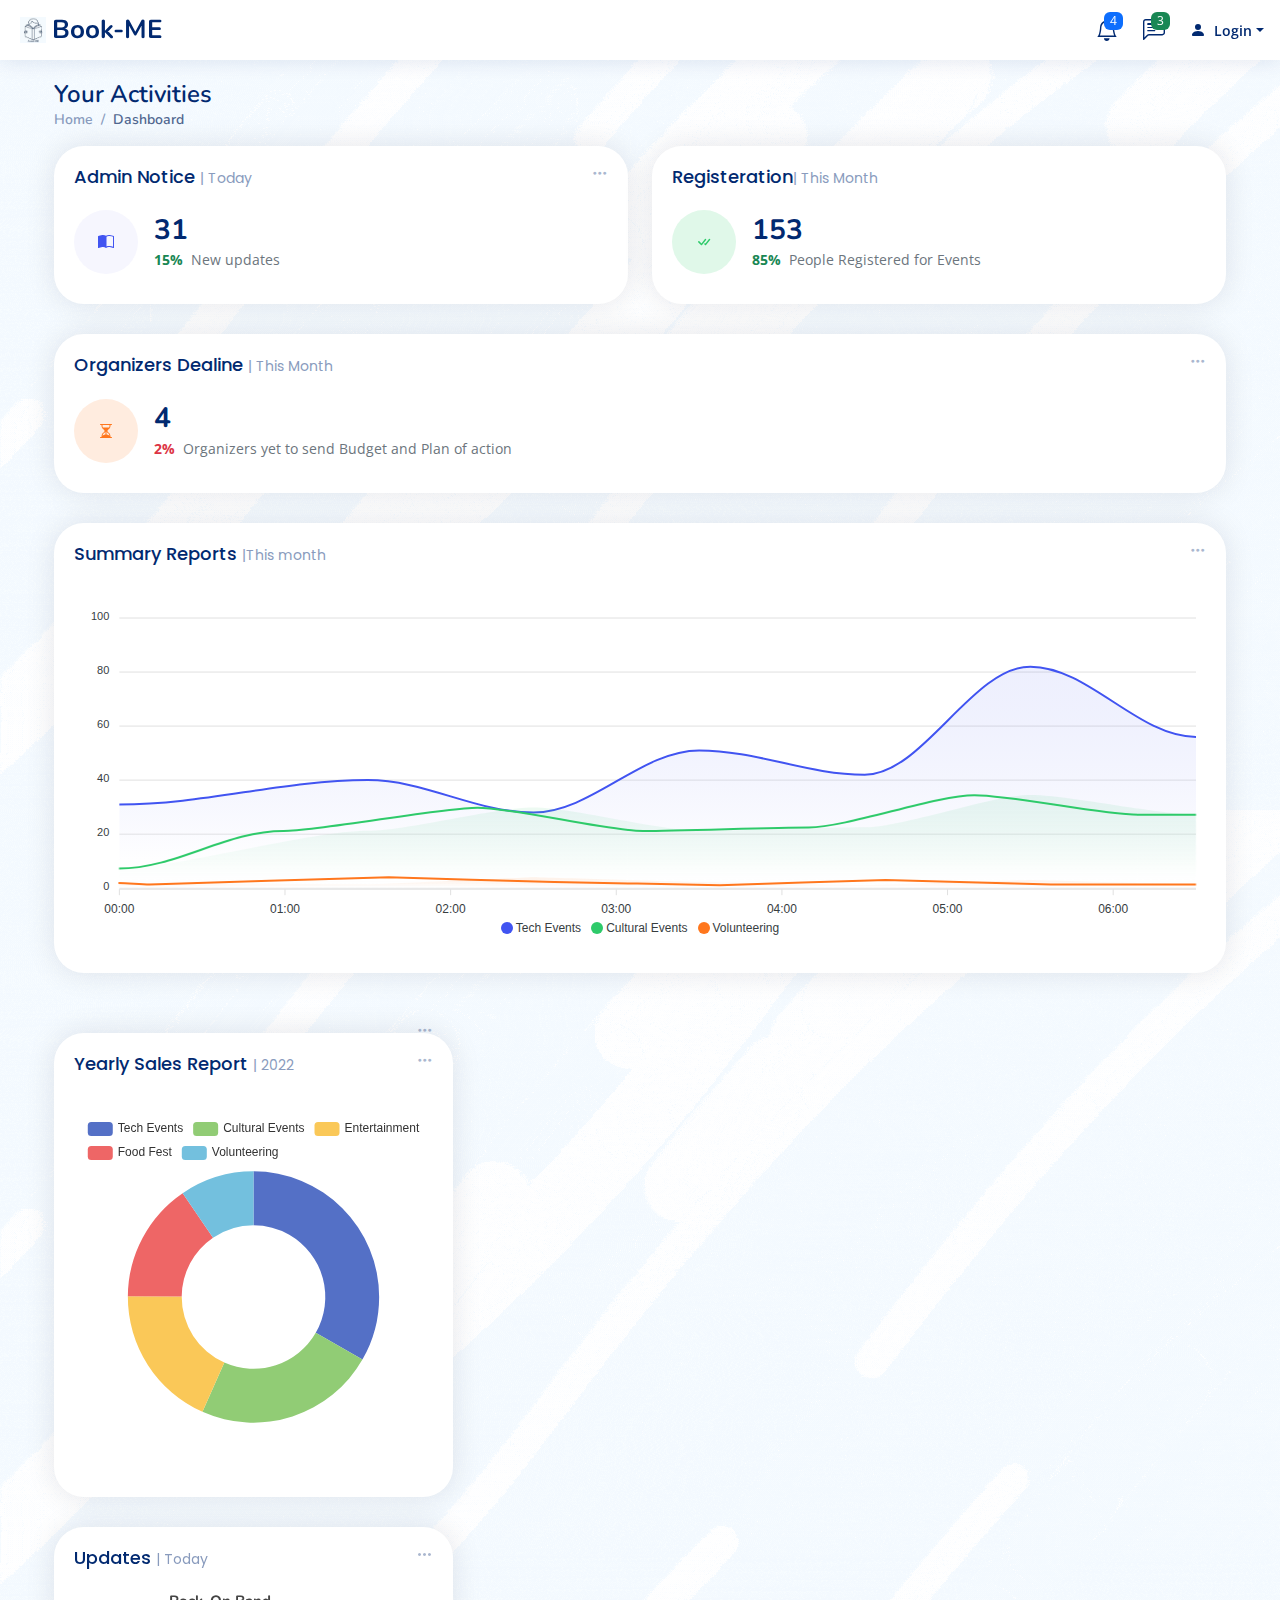
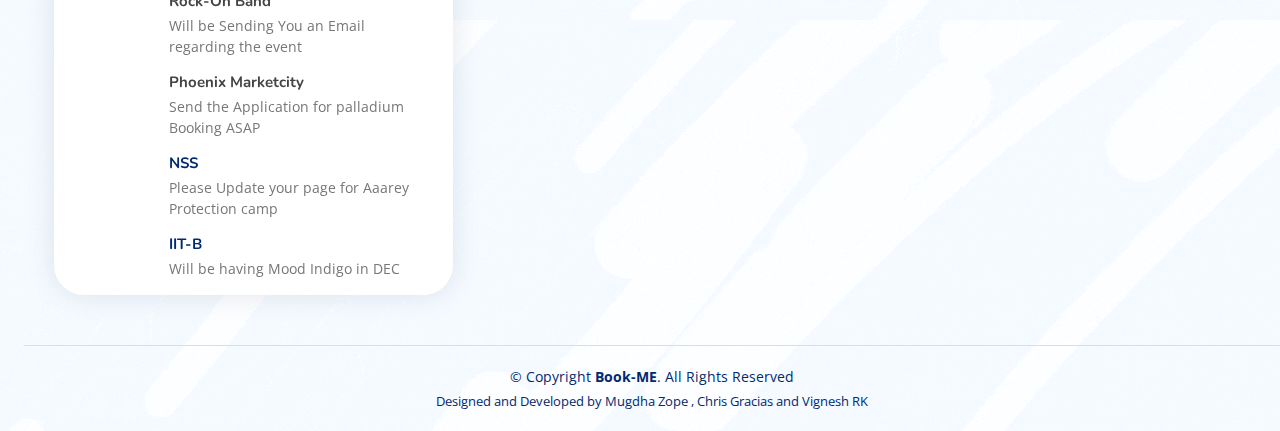
==== commit d78d991f: "rnd 2" ====
--- a/NiceAdmin/index.html
+++ b/NiceAdmin/index.html
@@ -46,7 +46,7 @@
       <a href="index.html" class="logo d-flex align-items-center">
         <!-- <img src="assets/img/logo.png" alt=""> -->
          <img src="/FlexStart/ACAD-Me.png" alt=" ">
-        <span class="d-none d-lg-block">Acad-ME</span>
+        <span class="d-none d-lg-block">Book-ME</span>
       </a>
       <!-- <i class="bi bi-list toggle-sidebar-btn"></i> -->
     </div><!-- End Logo -->
@@ -99,8 +99,8 @@
             <li class="notification-item"> 
               <i class="bi bi-x-circle text-danger"></i>
               <div>
-                <h4>Rejected Work</h4>
-                <p>Your work has been Rejected </p>
+                <h4>Booking Cancellations</h4>
+                <p>5 customers cancelled  </p>
                 <p>2 hrs. ago</p>
               </div>
             </li>
@@ -112,9 +112,9 @@
             <li class="notification-item">
               <i class="bi bi-check-circle text-success"></i>
               <div>
-                <h4>Assignments Submitted</h4>
-                <p>Your work has been received </p>
-                <p>2 hrs. ago</p>
+                <h4>Sucessful Registeration</h4>
+                <p>20 people Registered </p>
+                <p>4 hrs. ago</p>
               </div>
             </li>
 
@@ -165,8 +165,8 @@
                   <path d="M3 14s-1 0-1-1 1-4 6-4 6 3 6 4-1 1-1 1H3zm5-6a3 3 0 1 0 0-6 3 3 0 0 0 0 6z"/>
                 </svg>
                 <div>
-                  <h4>Pradeep Sir</h4>
-                  <p>Tomorrow's Maths tutorial has been cancelled</p>
+                  <h4>Eklavya Pandey </h4>
+                  <p>Facing Problem With payment</p>
                   <p>4 hrs. ago</p>
                 </div>
               </a>
@@ -182,8 +182,8 @@
                 </svg>
                 <!-- <img src="assets/img/messages-2.jpg" alt="" class="rounded-circle"> -->
                 <div>
-                  <h4>Heena Maam</h4>
-                  <p>Your attendance is less than 75%</p>
+                  <h4>Raj Saner</h4>
+                  <p>I have cancelled my booking when will i get my refund</p>
                   <p>6 hrs. ago</p>
                 </div>
               </a>
@@ -199,8 +199,8 @@
                   <path d="M3 14s-1 0-1-1 1-4 6-4 6 3 6 4-1 1-1 1H3zm5-6a3 3 0 1 0 0-6 3 3 0 0 0 0 6z"/>
                 </svg>
                 <div>
-                  <h4>Joseph Sir</h4>
-                  <p>Question bank will not be provided for English SEM END </p>
+                  <h4>Krishna Soni</h4>
+                  <p>Are there vacancy for JVPD Garba please revert??</p>
                   <p>8 hrs. ago</p>
                 </div>
               </a>
@@ -230,7 +230,7 @@
           <ul class="dropdown-menu dropdown-menu-end dropdown-menu-arrow profile">
             <li class="dropdown-header">
               <h6></h6>
-              <span>Student</span>
+              <span>Admin</span>
             </li>
             <li>
               <hr class="dropdown-divider">
@@ -556,7 +556,7 @@
                 </div>
 
                 <div class="card-body">
-                  <h5 class="card-title">Notes <span>| Today</span></h5>
+                  <h5 class="card-title">Admin Notice <span>| Today</span></h5>
 
                   <div class="d-flex align-items-center">
                     <div class="card-icon rounded-circle d-flex align-items-center justify-content-center">
@@ -566,7 +566,7 @@
                     </div>
                     <div class="ps-3">
                       <h6>31</h6>
-                      <span class="text-success small pt-1 fw-bold">45%</span> <span class="text-muted small pt-2 ps-1">Syllabus is completed</span>
+                      <span class="text-success small pt-1 fw-bold">15%</span> <span class="text-muted small pt-2 ps-1">New updates</span>
 
                     </div>
                   </div>
@@ -593,7 +593,7 @@
                 </div>
 
                 <div class="card-body">
-                  <h5 class="card-title">Assignments submited<span>| This Month</span></h5>
+                  <h5 class="card-title">Registeration<span>| This Month</span></h5>
 
                   <div class="d-flex align-items-center">
                     <div class="card-icon rounded-circle d-flex align-items-center justify-content-center">
@@ -604,8 +604,8 @@
 
                     </div>
                     <div class="ps-3">
-                      <h6>21 </h6>
-                      <span class="text-success small pt-1 fw-bold">90%</span> <span class="text-muted small pt-2 ps-1">Earlier than others</span>
+                      <h6>153 </h6>
+                      <span class="text-success small pt-1 fw-bold">85%</span> <span class="text-muted small pt-2 ps-1">People Registered for Events</span>
 
                     </div>
                   </div>
@@ -633,7 +633,7 @@
                 </div>
 
                 <div class="card-body">
-                  <h5 class="card-title">Pending <span>| This week</span></h5>
+                  <h5 class="card-title">Organizers Dealine <span>| This Month</span></h5>
 
                   <div class="d-flex align-items-center">
                     <div class="card-icon rounded-circle d-flex align-items-center justify-content-center">
@@ -644,7 +644,7 @@
                     </div>
                     <div class="ps-3">
                       <h6>4</h6>
-                      <span class="text-danger small pt-1 fw-bold">85%</span> <span class="text-muted small pt-2 ps-1">Late than others</span>
+                      <span class="text-danger small pt-1 fw-bold">2%</span> <span class="text-muted small pt-2 ps-1">Organizers yet to send Budget and Plan of action</span>
 
                     </div>
                   </div>
@@ -672,7 +672,7 @@
                 </div>
 
                 <div class="card-body">
-                  <h5 class="card-title"> Progress Reports <span>/ Sem-1</span></h5>
+                  <h5 class="card-title"> Summary Reports <span>|This month </span></h5>
 
                   <!-- Line Chart -->
                   <div id="reportsChart"></div>
@@ -681,13 +681,13 @@
                     document.addEventListener("DOMContentLoaded", () => {
                       new ApexCharts(document.querySelector("#reportsChart"), {
                         series: [{
-                          name: 'Maths',
+                          name: 'Tech Events',
                           data: [31, 40, 28, 51, 42, 82, 56],
                         }, {
-                          name: 'Chemistry',
+                          name: 'Cultural Events',
                           data: [11, 32, 45, 32, 34, 52, 41]
                         }, {
-                          name: 'Physics',
+                          name: 'Volunteering',
                           data: [15, 11, 32, 18, 9, 24, 11]
                         }],
                         chart: {
@@ -978,7 +978,7 @@
               </ul>
             </div>
 
-            <div class="card-body pb-0">
+            <!-- <div class="card-body pb-0">
               <h5 class="card-title">Overall Performance <span>| This Sem</span></h5>
 
               <div id="budgetChart" style="min-height: 400px;" class="echart"></div>
@@ -1034,7 +1034,7 @@
                 });
               </script>
 
-            </div>
+            </div> -->
           </div><!-- End Budget Report -->
 
           <!-- Website Traffic -->
@@ -1053,7 +1053,7 @@
             </div>
 
             <div class="card-body pb-0">
-              <h5 class="card-title">Students Personal Progress <span>| Mid-Sem</span></h5>
+              <h5 class="card-title">Yearly Sales Report <span>| 2022</span></h5>
 
               <div id="trafficChart" style="min-height: 400px;" class="echart"></div>
 
@@ -1088,23 +1088,23 @@
                       },
                       data: [{
                           value: 1048,
-                          name: 'Maths'
+                          name: 'Tech Events'
                         },
                         {
                           value: 735,
-                          name: 'Chemistry'
+                          name: 'Cultural Events'
                         },
                         {
                           value: 580,
-                          name: 'English'
+                          name: 'Entertainment'
                         },
                         {
                           value: 484,
-                          name: 'Physics'
+                          name: 'Food Fest'
                         },
                         {
                           value: 300,
-                          name: 'Bifocal'
+                          name: 'Volunteering'
                         }
                       ]
                     }]
@@ -1136,26 +1136,26 @@
               <div class="news">
                 <div class="post-item clearfix">
                   <!-- <img src="assets/img/news-1.jpg" alt=""> -->
-                  <h4><a href="#"></a>College Admin</h4>
-                  <p>Last date to pay the college fees is 31st Oct 2022</p>
+                  <h4><a href="#"></a> Rock-On Band</h4>
+                  <p>Will be Sending You an Email regarding the event</p>
                 </div>
 
                 <div class="post-item clearfix">
                   <!-- <img src="assets/img/news-2.jpg" alt=""> -->
-                  <h4><a href="#"></a> Class Teacher</h4>
-                  <p>Tomorrow Maths lecture has been postponed to Monday</p>
+                  <h4><a href="#"></a> Phoenix Marketcity</h4>
+                  <p>Send the Application for palladium Booking ASAP</p>
                 </div>
 
                 <div class="post-item clearfix">
                   <!-- <img src="assets/img/news-3.jpg" alt=""> -->
-                  <h4><a href="#">Student's Council</a></h4>
-                <p>College annual hackacton is on 6 Oct .Kindly fill the registeration forms if interested </p>
+                  <h4><a href="#">NSS</a></h4>
+                <p> Please Update your page for Aaarey Protection camp</p>
                 </div>
 
                 <div class="post-item clearfix">
                   <!-- <img src="assets/img/news-4.jpg" alt=""> -->
-                  <h4><a href="#">Class Teacher</a></h4>
-                  <p>4 assignments are pending.</p>
+                  <h4><a href="#">IIT-B</a></h4>
+                  <p>Will be having Mood Indigo in DEC<p>
                 </div>
 
                 <!-- <div class="post-item clearfix">
@@ -1179,7 +1179,7 @@
   <!-- ======= Footer ======= -->
   <footer id="footer" class="footer">
     <div class="copyright">
-      &copy; Copyright <strong><span>Acad-ME</span></strong>. All Rights Reserved
+      &copy; Copyright <strong><span>Book-ME</span></strong>. All Rights Reserved
     </div>
     <div class="credits">
       <!-- All the links in the footer should remain intact. -->
